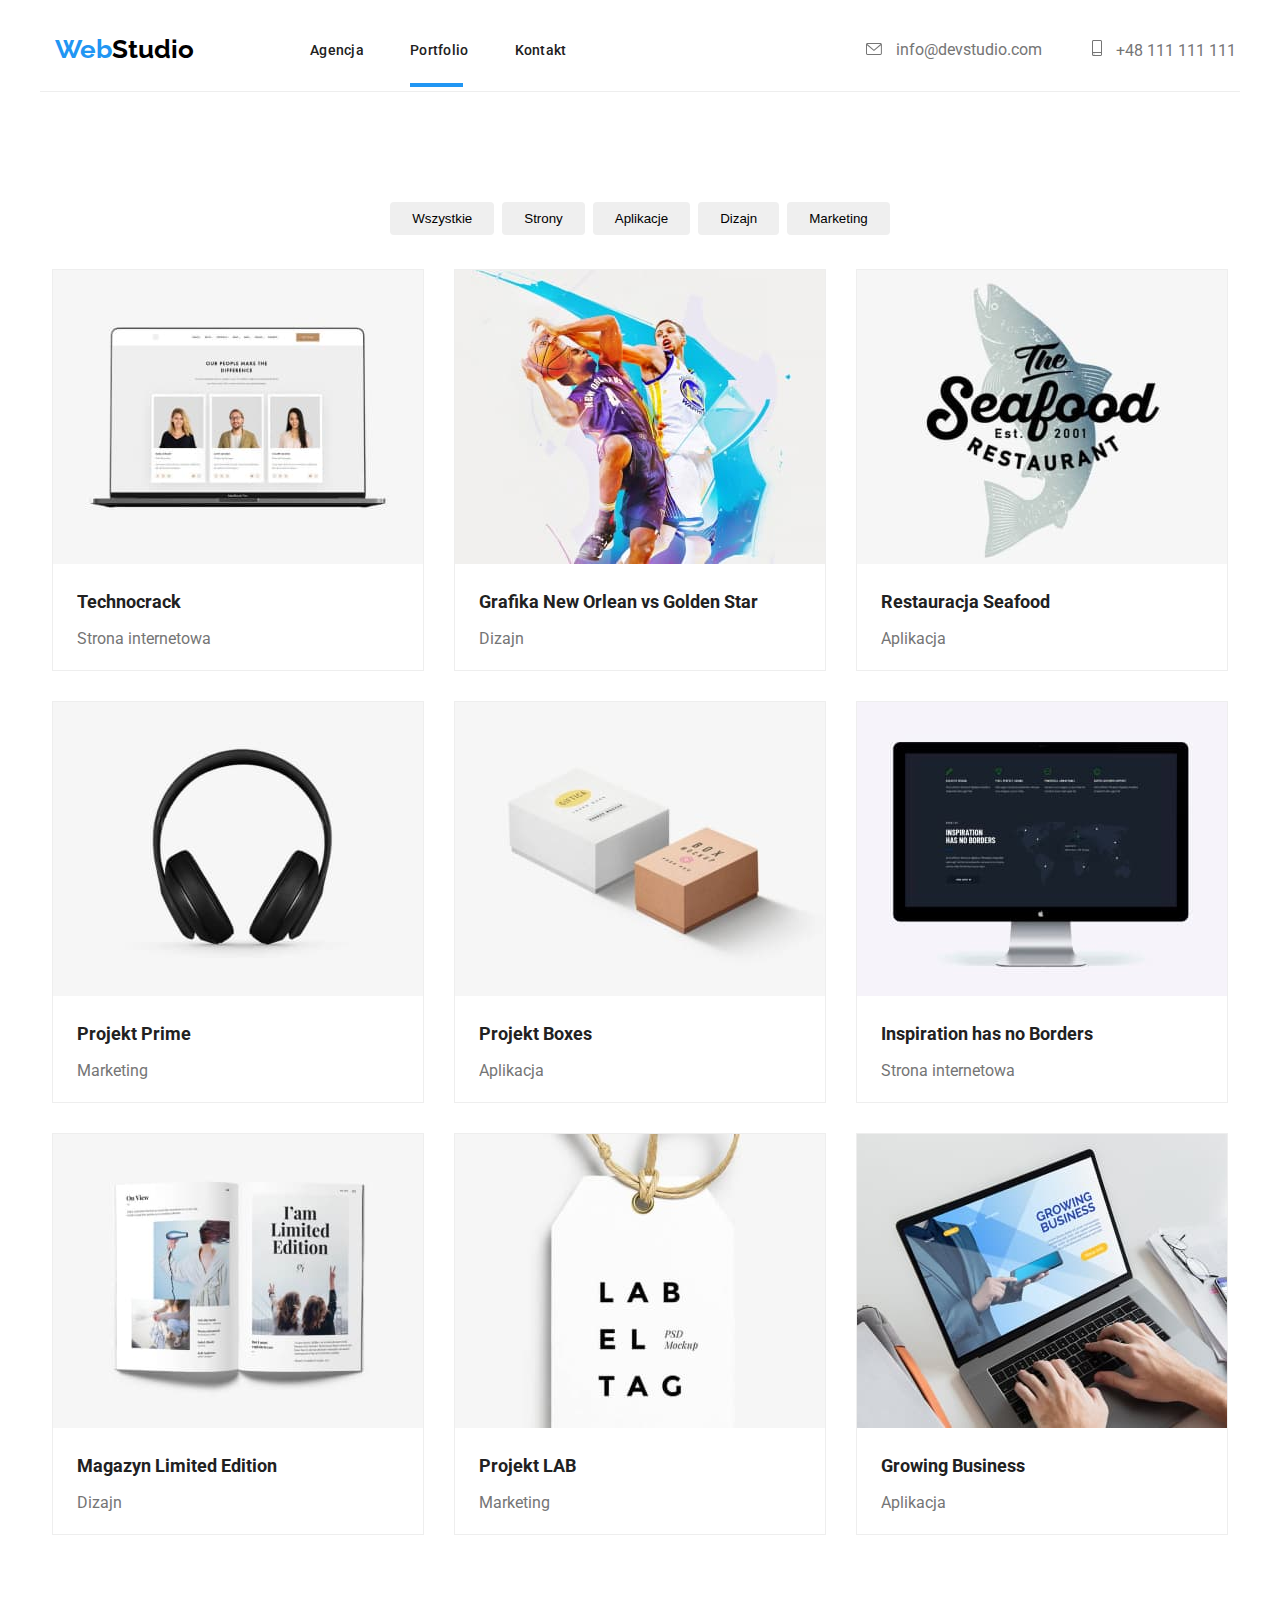
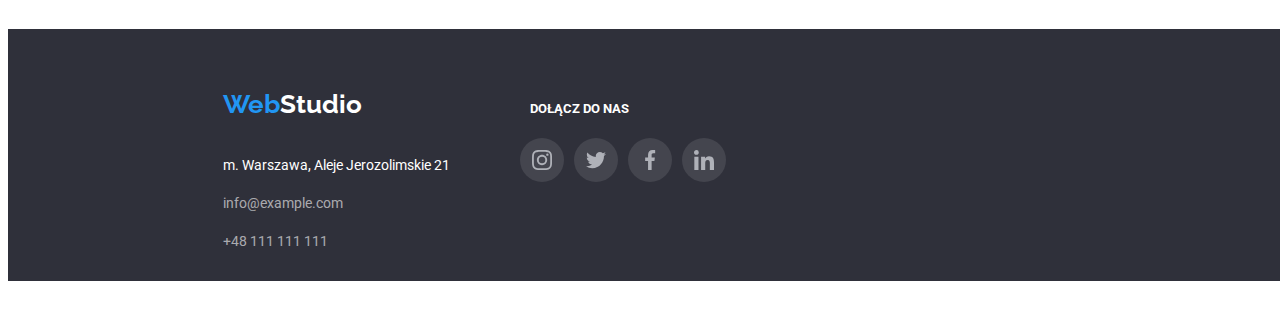
==== portfolio.html @ 855e0351 "update" ====
<!DOCTYPE html>
<html lang="pl">
  <head>
    <meta charset="UTF-8" />
    <meta http-equiv="X-UA-Compatible" content="IE=edge" />
    <meta name="viewport" content="width=device-width, initial-scale=1.0" />
    <title>Portfolio</title>
    <link rel="preconnect" href="https://fonts.googleapis.com" />
    <link rel="preconnect" href="https://fonts.gstatic.com" crossorigin />
    <link
      href="https://fonts.googleapis.com/css2?family=Raleway:wght@700&family=Roboto:wght@400;500;700;900&display=swap"
      rel="stylesheet"
    />
    <link
      rel="stylesheet"
      href="https://cdnjs.cloudflare.com/ajax/libs/modern-normalize/2.0.0/modern-normalize.min.css"
      integrity="sha512-4xo8blKMVCiXpTaLzQSLSw3KFOVPWhm/TRtuPVc4WG6kUgjH6J03IBuG7JZPkcWMxJ5huwaBpOpnwYElP/m6wg=="
      crossorigin="anonymous"
      referrerpolicy="no-referrer"
    />
    <link rel="stylesheet" href="./css/styles.css" />
    <style>
      body {
        font-family: "Roboto", sans-serif;
        color: #212121;
      }
    </style>
  </head>
  <body>
    <header>
      <div class="container">
        <div class="position-header">
          <div class="logo-h">
            <a href="index.html" class="logo"
              ><span class="web">Web</span>Studio</a
            >
          </div>
          <nav class="menu-nav">
            <ul class="nav-li">
              <li><a href="index.html" class="header-link">Agencja</a></li>
              <li>
                <a href="portfolio.html" class="header-link">Portfolio</a>
                <div class="emphasis"></div>
              </li>
              <li><a href="#address" class="header-link">Kontakt</a></li>
            </ul>
          </nav>
          <div class="adress-header">
            <p>
              <a href="mailto:info@devstudio.com" class="contact">
                <svg class="envelope" width="16" height="12">
                  <use href="images/icons.svg#icon-envelope"></use>
                </svg>
                info@devstudio.com</a
              >
            </p>
            <p>
              <a href="tel:+48111111111" class="contact">
                <svg class="smartphone" width="10" height="16">
                  <use href="images/icons.svg#icon-smartphone"></use>
                </svg>
                +48 111 111 111</a
              >
            </p>
          </div>
        </div>
      </div>
    </header>
    <main>
      <div class="container">
        <ul class="button-list">
          <li>
            <button type="button" class="button-port">Wszystkie</button>
          </li>
          <li><button type="button" class="button-port">Strony</button></li>
          <li>
            <button type="button" class="button-port">Aplikacje</button>
          </li>
          <li><button type="button" class="button-port">Dizajn</button></li>
          <li>
            <button type="button" class="button-port">Marketing</button>
          </li>
        </ul>
        <ul class="port-photo-li">
          <li class="li-photo-port">
            <div class="overlay-box">
              <img
                src="images/portfolio.jpg"
                alt="strona internetowa otwarta w przeglądarce na laptopie"
                width="370"
                height="294"
              />
              <div class="overlay">
                <p class="overlay-paragraph">
                  Technocrack jest popularną platformą wykorzystywaną do
                  rozpowszechniania koronawirusa. Firmy wykorzystują tę
                  platformę do celów szpiegowskich i ataków na niezabezpieczone
                  serwery konkurencji
                </p>
              </div>
            </div>
            <figcaption>
              <h4 class="li-tittle">Technocrack</h4>

              <p class="li-p">Strona internetowa</p>
            </figcaption>
          </li>
          <li class="li-photo-port">
            <div class="overlay-box">
              <img
                src="images/portfolio-2.jpg"
                alt="koszykarze podczas gry"
                width="370"
                height="294"
              />
              <div class="overlay">
                <p class="overlay-paragraph">
                  Technocrack jest popularną platformą wykorzystywaną do
                  rozpowszechniania koronawirusa. Firmy wykorzystują tę
                  platformę do celów szpiegowskich i ataków na niezabezpieczone
                  serwery konkurencji
                </p>
              </div>
            </div>
            <figcaption>
              <h4 class="li-tittle">Grafika New Orlean vs Golden Star</h4>
              <p class="li-p">Dizajn</p>
            </figcaption>
          </li>
          <li class="li-photo-port">
            <div class="overlay-box">
              <img
                src="images/portfolio-3.jpg"
                alt="logo restauracji z rybą w tle"
                width="370"
                height="294"
              />
              <div class="overlay">
                <p class="overlay-paragraph">
                  Technocrack jest popularną platformą wykorzystywaną do
                  rozpowszechniania koronawirusa. Firmy wykorzystują tę
                  platformę do celów szpiegowskich i ataków na niezabezpieczone
                  serwery konkurencji
                </p>
              </div>
            </div>
            <figcaption>
              <h4 class="li-tittle">Restauracja Seafood</h4>
              <p class="li-p">Aplikacja</p>
            </figcaption>
          </li>
          <li class="li-photo-port">
            <div class="overlay-box">
              <img
                src="images/portfolio-4.jpg"
                alt="słuchawki nauszne"
                width="370"
                height="294"
              />
              <div class="overlay">
                <p class="overlay-paragraph">
                  Technocrack jest popularną platformą wykorzystywaną do
                  rozpowszechniania koronawirusa. Firmy wykorzystują tę
                  platformę do celów szpiegowskich i ataków na niezabezpieczone
                  serwery konkurencji
                </p>
              </div>
            </div>
            <figcaption>
              <h4 class="li-tittle">Projekt Prime</h4>
              <p class="li-p">Marketing</p>
            </figcaption>
          </li>
          <li class="li-photo-port">
            <div class="overlay-box">
              <img
                src="images/portfolio-5.jpg"
                alt="dwa kartonowe pudełka"
                width="370"
                height="294"
              />
              <div class="overlay">
                <p class="overlay-paragraph">
                  Technocrack jest popularną platformą wykorzystywaną do
                  rozpowszechniania koronawirusa. Firmy wykorzystują tę
                  platformę do celów szpiegowskich i ataków na niezabezpieczone
                  serwery konkurencji
                </p>
              </div>
            </div>
            <figcaption>
              <h4 class="li-tittle">Projekt Boxes</h4>
              <p class="li-p">Aplikacja</p>
            </figcaption>
          </li>
          <li class="li-photo-port">
            <div class="overlay-box">
              <img
                src="images/portfolio-6.jpg"
                alt="otwarta w przeglądarce strona z mapą ziemii wyświetlona na monitorze"
                width="370"
                height="294"
              />
              <div class="overlay">
                <p class="overlay-paragraph">
                  Technocrack jest popularną platformą wykorzystywaną do
                  rozpowszechniania koronawirusa. Firmy wykorzystują tę
                  platformę do celów szpiegowskich i ataków na niezabezpieczone
                  serwery konkurencji
                </p>
              </div>
            </div>
            <figcaption>
              <h4 class="li-tittle">Inspiration has no Borders</h4>
              <p class="li-p">Strona internetowa</p>
            </figcaption>
          </li>
          <li class="li-photo-port">
            <div class="overlay-box">
              <img
                src="images/portfolio-7.jpg"
                alt="otwarta strona gazety- magazynu dla kobiet"
                width="370"
                height="294"
              />
              <div class="overlay">
                <p class="overlay-paragraph">
                  Technocrack jest popularną platformą wykorzystywaną do
                  rozpowszechniania koronawirusa. Firmy wykorzystują tę
                  platformę do celów szpiegowskich i ataków na niezabezpieczone
                  serwery konkurencji
                </p>
              </div>
            </div>
            <figcaption>
              <h4 class="li-tittle">Magazyn Limited Edition</h4>
              <p class="li-p">Dizajn</p>
            </figcaption>
          </li>
          <li class="li-photo-port">
            <div class="overlay-box">
              <img
                src="images/portfolio-8.jpg"
                alt="zawieszka produktu odzieżowego ze złotym sznurkiem "
                width="370"
                height="294"
              />
              <div class="overlay">
                <p class="overlay-paragraph">
                  Technocrack jest popularną platformą wykorzystywaną do
                  rozpowszechniania koronawirusa. Firmy wykorzystują tę
                  platformę do celów szpiegowskich i ataków na niezabezpieczone
                  serwery konkurencji
                </p>
              </div>
            </div>
            <figcaption>
              <h4 class="li-tittle">Projekt LAB</h4>
              <p class="li-p">Marketing</p>
            </figcaption>
          </li>
          <li class="li-photo-port">
            <div class="overlay-box">
              <img
                src="images/portfolio-9.jpg"
                alt="mężczyzna piszący na laptopie"
                width="370"
                height="294"
              />
              <div class="overlay">
                <p class="overlay-paragraph">
                  Technocrack jest popularną platformą wykorzystywaną do
                  rozpowszechniania koronawirusa. Firmy wykorzystują tę
                  platformę do celów szpiegowskich i ataków na niezabezpieczone
                  serwery konkurencji
                </p>
              </div>
            </div>
            <figcaption>
              <h4 class="li-tittle">Growing Business</h4>
              <p class="li-p">Aplikacja</p>
            </figcaption>
          </li>
        </ul>
      </div>
    </main>
    <footer class="end-page">
      <div class="container">
        <div class="footer-main">
          <div>
            <div class="footer-logo">
              <a href="index.html" class="logo"
                ><span class="web">Web</span
                ><span class="footer-studio">Studio</span></a
              >
            </div>
            <address id="address" class="address-font">
              <p class="addres-st">m. Warszawa, Aleje Jerozolimskie 21</p>
              <p>
                <a href="mailto:info@example.com" class="contact-footer">
                  info@example.com</a
                >
              </p>
              <p>
                <a href="tel:+48111111111" class="contact-footer"
                  >+48 111 111 111</a
                >
              </p>
            </address>
          </div>
          <div class="footer-join">
            <h5>Dołącz do nas</h5>
            <ul class="social-footer-li">
              <li class="social-links-footer">
                <a class="social-link-footer-icon">
                  <svg width="20px" height="20px">
                    <use href="./images/icons.svg#icon-instagram-2"></use>
                  </svg>
                </a>
              </li>
              <li class="social-links-footer">
                <a class="social-link-footer-icon">
                  <svg width="20px" height="20px">
                    <use href="./images/icons.svg#icon-twitter-1"></use>
                  </svg>
                </a>
              </li>
              <li class="social-links-footer">
                <a class="social-link-footer-icon">
                  <svg width="20px" height="20px">
                    <use href="./images/icons.svg#icon-facebook-1"></use>
                  </svg>
                </a>
              </li>
              <li class="social-links-footer">
                <a class="social-link-footer-icon">
                  <svg width="20px" height="20px">
                    <use href="./images/icons.svg#icon-linkedin-1"></use>
                  </svg>
                </a>
              </li>
            </ul>
          </div>
        </div>
      </div>
    </footer>
  </body>
</html>
---- css/styles.css ----
.logo {
  font-family: "Raleway";
  font-weight: 700;
  font-size: 26px;
  line-height: 1.19;
  color: #000000;
  text-decoration: none;
}
.web {
  color: #2196f3;
}
.header-link {
  color: #212121;
  text-decoration: none;
  font-family: Roboto;
  font-size: 14px;
  font-weight: 500;
  line-height: 16px;
  letter-spacing: 0.02em;
  text-align: left;
}
.header-link:hover,
.header-link:focus {
  color: #2196f3;
}
.contact {
  color: #757575;
  text-decoration: none;
}
.contact-footer {
  color: rgba(255, 255, 255, 0.6);
  text-decoration: none;
}
.contact:hover,
.contact:focus,
.contact-footer:hover,
.contact-footer:focus {
  color: #2196f3;
}
.button-pos {
  padding: 30px 700px 200px 700px;
}
.button-order {
  cursor: pointer;
  background-color: #2196f3;
  -webkit-text-fill-color: #ffffff;
  width: 200px;
  height: 50px;
  border-radius: 4px;
  text-align: center;
}
.heading {
  background-image: linear-gradient(
      rgba(47, 48, 58, 0.4),
      rgba(47, 48, 58, 0.4)
    ),
    url(../images/background.jpg);
  background-position: center;
  background-color: #2f303a;
  height: 600px;
  margin: 0 auto;
  max-width: 1600px;
  padding: 200px 0;
}
.heading-title {
  font-weight: 900;
  font-size: 44px;
  line-height: 1.36;
  letter-spacing: 0.06em;
  text-transform: uppercase;
  color: #ffffff;

  max-width: 696px;
  text-align: center;
  margin: 0 auto;
  flex-wrap: wrap;
}

.li-paragraph {
  color: #757575;
  font-size: 14px;
  line-height: 1.7;

  width: 270px;
  left: 215px;
  top: 800px;
}

.address-font {
  font-style: normal;
  padding: 0px 0 60px 15px;
  font-size: 14px;
  line-height: 1.7;
}
.addres-st {
  color: #ffffff;
}
.heading-2 {
  font-weight: 700;
  font-size: 36px;
  line-height: 1.2;
  text-align: center;
  margin-block-end: 0;
  margin-block-start: 0;
}
.heading-3 {
  font-weight: 700;
  font-size: 36px;
  line-height: 1.2;
  text-align: center;
  margin-block-end: 0;
  padding-top: 94px;
}
.team-name {
  font-weight: 500;
  font-size: 16px;
  line-height: 1.18;
  display: flex;
  justify-content: center;
}
.team-spec {
  color: #757575;
  font-size: 16px;
  line-height: 1.18;
  display: flex;
  justify-content: center;
}
.team-body {
  background: #f5f4fa;
  white-space: normal;
  margin-top: 94px;
  width: 1600px;
  margin: auto;
}
.end-page {
  background: #2f303a;
  width: 1600px;
  height: 252px;
  display: flex;
  margin: auto;
}
.footer-logo {
  font-family: "Raleway";
  font-weight: 700;
  font-size: 26px;
  line-height: 1.19;
  color: #000000;
  text-decoration: none;
  padding: 60px 0 20px 15px;
}
.footer-studio {
  color: #ffffff;
}
.button {
  font-weight: 500;
  width: 93px;
  height: 2.44;
  background: #f5f4fa;
}
.button:focus,
.button:hover {
  font-weight: 500;
  cursor: pointer;
  background-color: #2196f3;
  -webkit-text-fill-color: #ffffff;
}
.li-tittle {
  font-weight: 700;
  font-size: 18px;
  line-height: 2;
  margin-top: 20px;
  margin-bottom: 4px;
  margin-left: 24px;
}
.li-p {
  font-size: 16px;
  line-height: 1.87;
  color: #757575;
  margin-block-start: 0;
  margin-block-end: 1em;
  margin-left: 24px;
}

.team-list {
  width: 270px;
  height: 428px;
  background: #ffffff;
  box-shadow: 0px 1px 3px rgba(0, 0, 0, 0.12), 0px 1px 1px rgba(0, 0, 0, 0.14),
    0px 2px 1px rgba(0, 0, 0, 0.2);
}
/* homework 3 */

.nav-li {
  list-style-type: none;
  display: flex;
  flex-direction: row;
  justify-content: space-around;
  gap: 46px;
  padding: 32px 0 32px 93px;
  margin-block-start: 0;
  margin-block-end: 0;
  margin-inline-start: 23px;
}
.container {
  width: 1200px;
  margin: 0 auto;
}
.main-list {
  display: flex;
  list-style-type: none;
  justify-content: space-around;
  padding-inline-start: 0;
  margin-top: 94px;
  margin-block-end: 0;
}
.main-list > .li {
  height: 101px;
  max-width: 270px;
  left: 515px;
  top: 774px;
}
.classes {
  margin: 94px 15px 94px 15px;
}
.classes-li {
  display: flex;
  justify-content: center;
  padding-inline-start: 0px;
  gap: 30px;
  margin-top: 50px;
}
.classes > ul > li {
  list-style-type: none;
}
.team-photo {
  list-style-type: none;
  display: inline-flex;
  margin: 0 auto;
  gap: 30px;
  column-gap: 30px;
  padding: 50px 215px 94px 215px;
}

/* header */
.logo-h {
  display: flex;
  align-items: center;
  margin-left: 15px;
}
.position-header {
  display: flex;
  flex-direction: row;
  border-bottom: 1px solid #eeeeee;
}
.menu-nav {
  display: block;
}
.adress-header {
  display: flex;
  justify-content: flex-end;
  gap: 50px;
  padding-left: 300px;
  align-items: center;
}

/* portfolio */

.button-list {
  list-style-type: none;
  display: flex;
  flex-wrap: wrap;
  gap: 8px;
  justify-content: center;
  padding-inline-start: 0;
  padding-block-start: 94px;
}
.button-port {
  border: none;
  font-weight: 500;
  line-height: 1.6;
  padding: 6px 22px 6px 22px;
  border-radius: 4px;
}
.button-port:hover,
.button-port:focus {
  font-weight: 500;
  cursor: pointer;
  background-color: #2196f3;
  -webkit-text-fill-color: #ffffff;
  border-style: none;
  box-shadow: 0px 2px 2px 0px #0000001f;
  box-shadow: 0px 1px 2px 0px #00000014;
  box-shadow: 0px 3px 1px 0px #0000001a;
}
.port-photo-li {
  display: flex;
  flex-wrap: wrap;
  gap: 30px;
  list-style-type: none;
  padding: 0;
  justify-content: center;
  margin-bottom: 94px;
  margin-top: 34px;
}
.li-photo-port {
  width: 370px;
  flex-direction: column;
  margin: 0;
  border: 1px solid #eeeeee;
}

.li-photo-port:focus,
.li-photo-port:hover {
  cursor: pointer;
  border-radius: 6px;
}
/*icons*/
.envelope {
  fill: currentColor;
  margin-right: 10px;
}
.smartphone {
  fill: currentColor;
  margin-right: 10px;
}
.main-icons {
  background: #f5f4fa;
  border-radius: 4px;
  width: 270px;
  height: 120px;
  display: flex;
  justify-content: center;
  align-items: center;
  margin-bottom: 30px;
}
.social-links-team {
  list-style-type: none;
  display: flex;
  justify-content: space-between;
  padding: 0;
  margin: 16px 32px 18px 32px;
  padding-inline-start: 0;
}
.social-links-li {
  max-width: 44px;
  height: 44px;
}
.social-links-li:hover,
.social-links-li:focus {
  cursor: pointer;
  border-color: #2196f3;
  border-width: 44px;
  border-radius: 50%;
  background-color: #2196f3;
}
.heading-3 {
  font-weight: 700;
  font-size: 36px;
  line-height: 1.2;
  text-align: center;
  margin-block-end: 0;
  margin-block-start: 0;
  margin-bottom: 50px;
}
.client-li {
  list-style-type: none;
  display: flex;
  justify-content: space-between;
  align-items: center;
  margin-block-end: 0;
  margin-bottom: 94px;
}
.client-icon {
  width: 172px;
  height: 92px;
}
.client-border {
  width: 170px;
  height: 92px;
  border: 1px solid #afb1b8;
  border-radius: 4px;
  fill: currentColor;
  display: flex;
  justify-content: center;
  align-items: center;
}
.icons-client {
  color: #afb1b8;
  height: 60px;
  width: 106px;
}
.client-border:hover,
.client-border:focus {
  cursor: pointer;
  fill: #2196f3;
  border-color: #2196f3;
}
.social-link {
  fill: #afb1b8;
  width: 44px;
  height: 44px;
  display: flex;
  justify-content: center;
  align-items: center;
}
.footer-join {
  list-style-type: none;
  width: 206px;
  height: 80px;
  margin-top: 72px;
  margin-left: 0;
}
.footer-main {
  display: flex;
}
.social-links-footer {
  max-width: 44px;
  height: 44px;
  border-color: rgba(255, 255, 255, 0.1);
  border-width: 44px;
  border-radius: 50%;
  margin-block-start: 0;
}
.social-links-footer:hover,
.social-links-footer:focus {
  cursor: pointer;
  border-color: #2196f3;
  border-width: 44px;
  border-radius: 50%;
  background-color: #2196f3;
  fill: #ffffff;
}

.social-link:hover,
.social-link:focus {
  cursor: pointer;
  fill: #ffffff;
  border-width: 44px;
  border-radius: 50%;
  background-color: #2196f3;
}

h5 {
  text-transform: uppercase;
  color: #ffffff;
  padding-left: 80px;
  margin-block-start: 0;
}
.social-footer-li {
  list-style-type: none;
  display: flex;
  justify-content: space-between;
  padding: 0;
  padding-inline-start: 0;
  padding-left: 70px;
  gap: 10px;
}
.social-link-footer-icon {
  fill: #afb1b8;
  width: 44px;
  height: 44px;
  display: flex;
  justify-content: center;
  align-items: center;
  background-color: rgba(255, 255, 255, 0.1);
  border-radius: 50%;
}
.social-link-footer-icon:hover,
.social-link-footer-icon:focus {
  filter: brightness(0) invert(1);
}
/* portfolio hw4 */

.li-photo-port:hover,
.li-photo-port:focus {
  box-shadow: 0px 1px 1px rgba(0, 0, 0, 0.12), 0px 4px 4px rgba(0, 0, 0, 0.06),
    1px 4px 6px rgba(0, 0, 0, 0.16);
}

/* homework 5 */
.is-hidden {
  opacity: 0;
  visibility: hidden;
  pointer-events: none;
  background-color: rgba(0, 0, 0, 0.3);
}
.modal {
  display: flex;
  position: fixed;
  top: 0;
  right: 0;
  bottom: 0;
  left: 0;
  background-color: rgba(0, 0, 0, 0.3);
}
.modal-window {
  width: 528px;
  height: 581px;
  display: flex;
  justify-content: end;
  position: absolute;
  top: 221px;
  right: 536px;
  left: 536px;
  background-color: #fff;
  border: 1px solid #ddd;
  border-radius: 4px;
  z-index: index 2;
  margin: auto;
}
.modal-close-button {
  width: 30px;
  height: 30px;
  border: 1px solid rgba(0, 0, 0, 0.1);
  background: #ffffff;
  cursor: pointer;
  border-radius: 50%;
}
.classes-description {
  width: 370px;
  height: 70px;
  background-color: rgba(47, 48, 58, 0.8);
  position: absolute;
  bottom: 4px;
}
.classes-img {
  position: relative;
}
.classes-description > p {
  color: #ffffff;
  font-weight: 700;
  font-size: 14px;
  letter-spacing: 0.03em;
  text-transform: uppercase;
  margin-top: 27px;
  display: flex;
  justify-content: center;
}
.emphasis {
  position: relative;
  top: 15px;
  border-radius: 2px;
  background-color: #2196f3;
}
.emphasis::after {
  content: "";
  position: absolute;
  left: 0;
  top: 9px;
  display: block;
  width: 53px;
  height: 4px;
  background-color: #2196f3;
}

/* portfolio HW5 */

.overlay {
  background-color: rgba(33, 150, 243, 0.9);
  display: flex;
  transform: translatey(100%);
  transition: transform 250ms ease-in-out;
  margin-top: 0;
  position: absolute;
  top: 0;
  left: 0;
}
.overlay > p {
  font-size: 18px;
  line-height: 1.55;
  color: #ffffff;
  vertical-align: Top;
  padding: 49px 45px 49px 24px;
  display: flex;
  position: relative;
}
.overlay-box {
  position: relative;
  overflow: hidden;
  width: 370px;
  height: 294px;
  margin: 0 auto;
  display: flex;
}
.overlay-box:hover .overlay {
  transform: translateY(0);
}
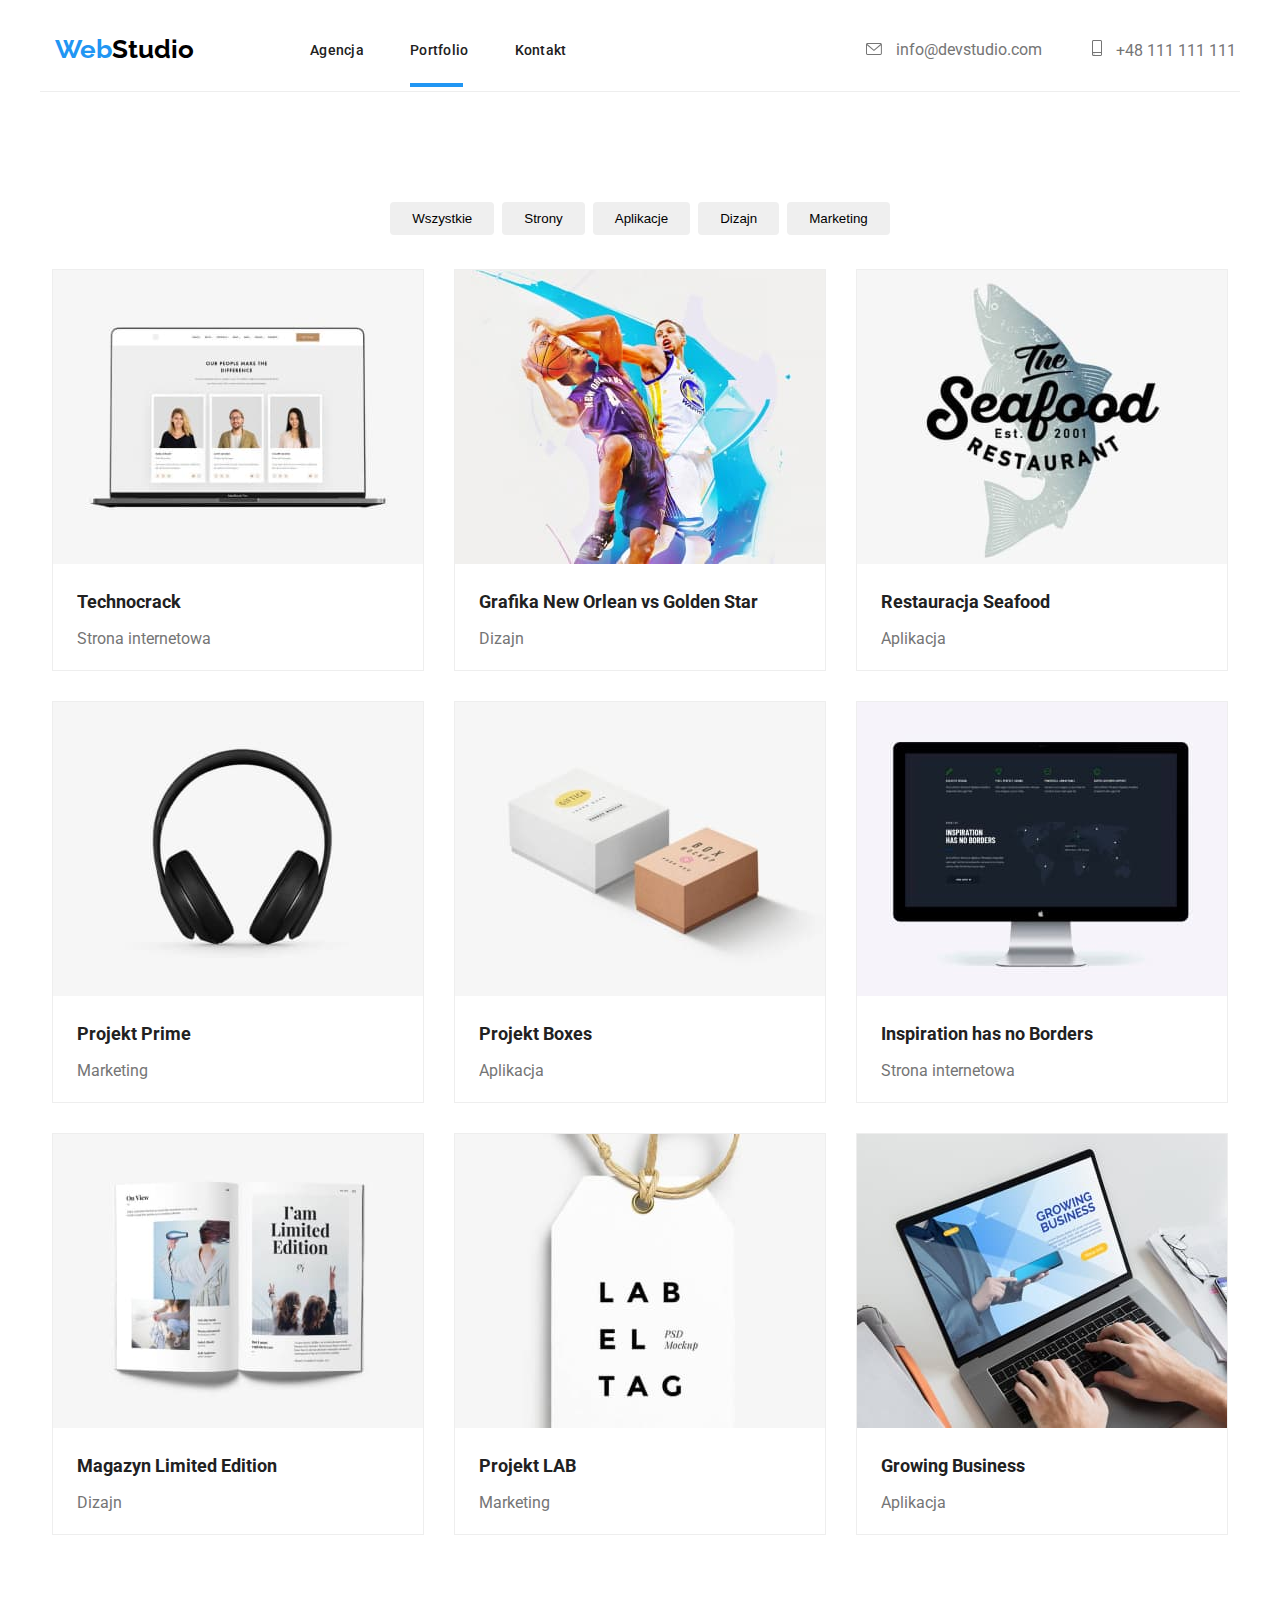
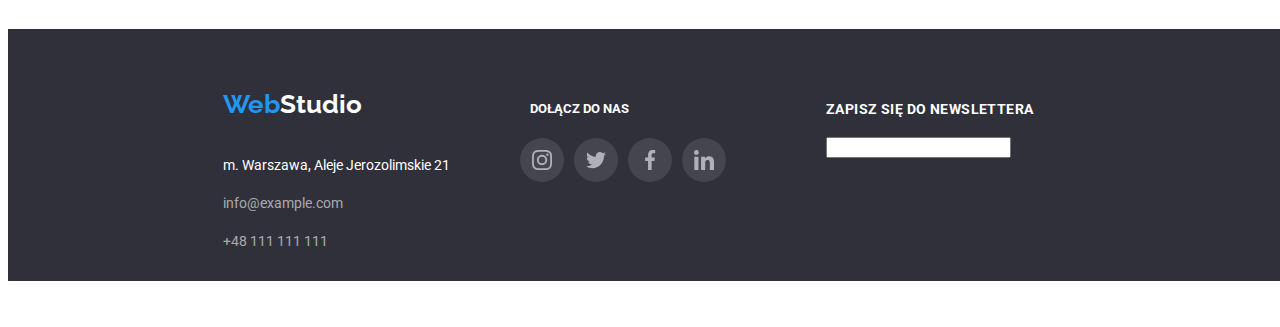
==== commit 46a04e9a: "update" ====
--- a/portfolio.html
+++ b/portfolio.html
@@ -341,6 +341,12 @@
               </li>
             </ul>
           </div>
+          <div class="newsletter-mail">
+            <form name="newsletter">
+              <label class="newsletter-label"> Zapisz się do newslettera</label>
+              <input />
+            </form>
+          </div>
         </div>
       </div>
     </footer>
--- a/css/styles.css
+++ b/css/styles.css
@@ -585,3 +585,17 @@
 .overlay-box:hover .overlay {
   transform: translateY(0);
 }
+/* HW6 */
+.newsletter-mail {
+  margin-left: 170px;
+  margin-top: 72px;
+}
+.newsletter-label {
+  display: block;
+  margin-bottom: 20px;
+  font-weight: 700;
+  font-size: 14px;
+  letter-spacing: 0.03em;
+  text-transform: uppercase;
+  color: #ffffff;
+}
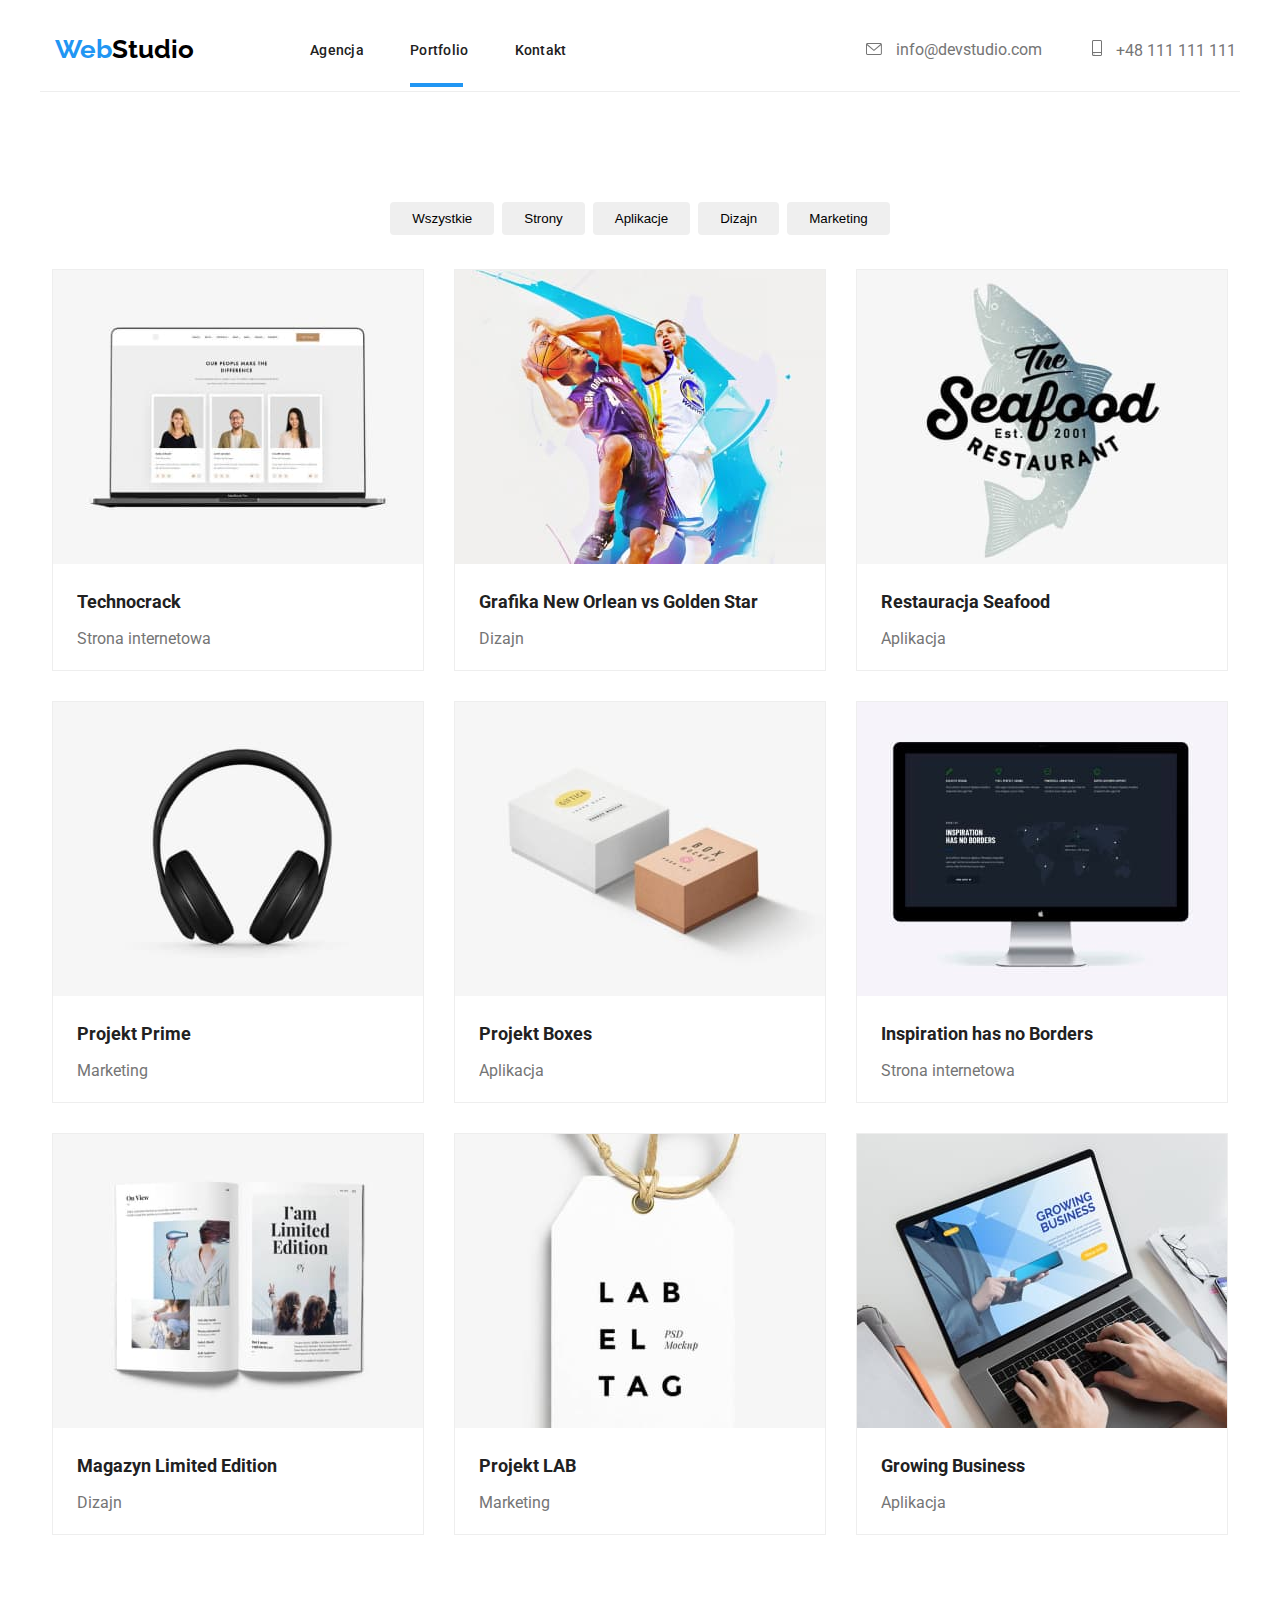
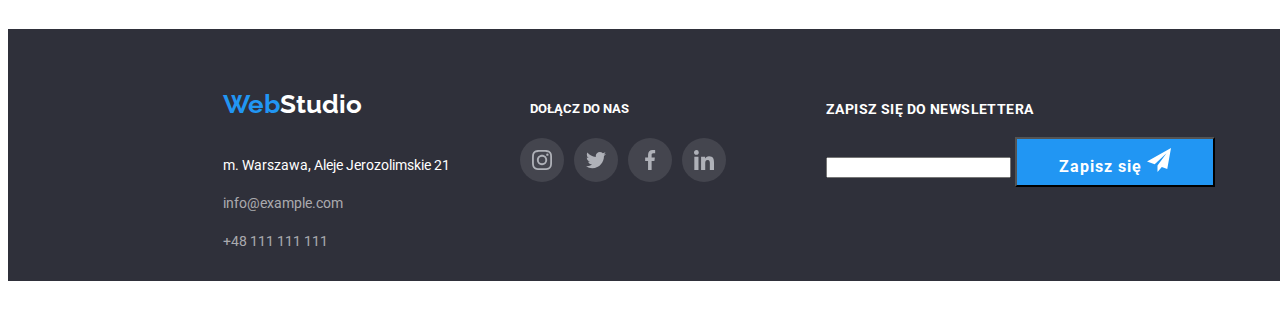
==== commit 9095a982: "update" ====
--- a/portfolio.html
+++ b/portfolio.html
@@ -345,6 +345,12 @@
             <form name="newsletter">
               <label class="newsletter-label"> Zapisz się do newslettera</label>
               <input />
+              <button type="submit" class="newsletter-button">
+                Zapisz się
+                <svg class="newsletter-icon" width="24px" height="24px">
+                  <use href="./images/icons.svg#icon-icon-send"></use>
+                </svg>
+              </button>
             </form>
           </div>
         </div>
--- a/css/styles.css
+++ b/css/styles.css
@@ -599,3 +599,19 @@
   text-transform: uppercase;
   color: #ffffff;
 }
+.newsletter-button {
+  width: 200px;
+  height: 50px;
+  background-color: #2196f3;
+  color: #ffffff;
+  align-items: center;
+  text-align: center;
+  font-family: "Roboto";
+  font-style: normal;
+  font-weight: 700;
+  font-size: 16px;
+  letter-spacing: 0.06em;
+}
+.newsletter-icon {
+  fill: #fff;
+}
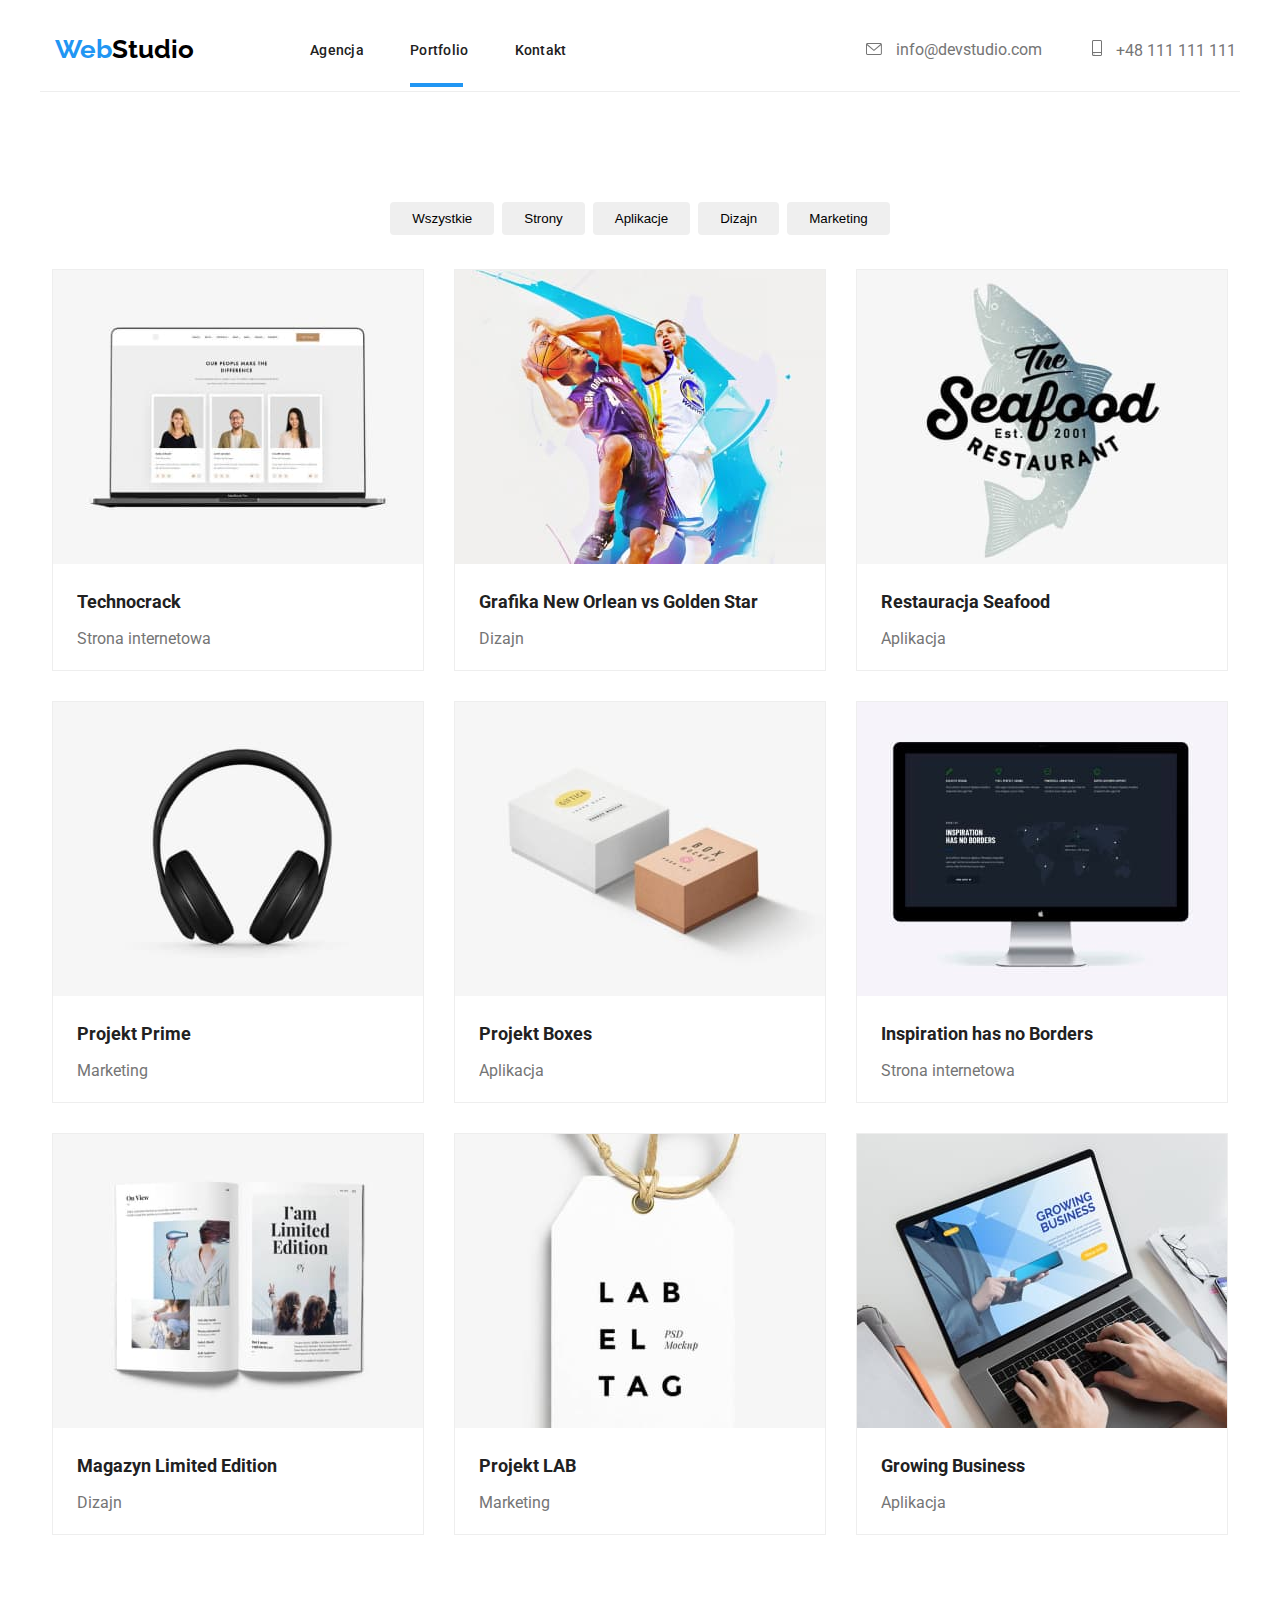
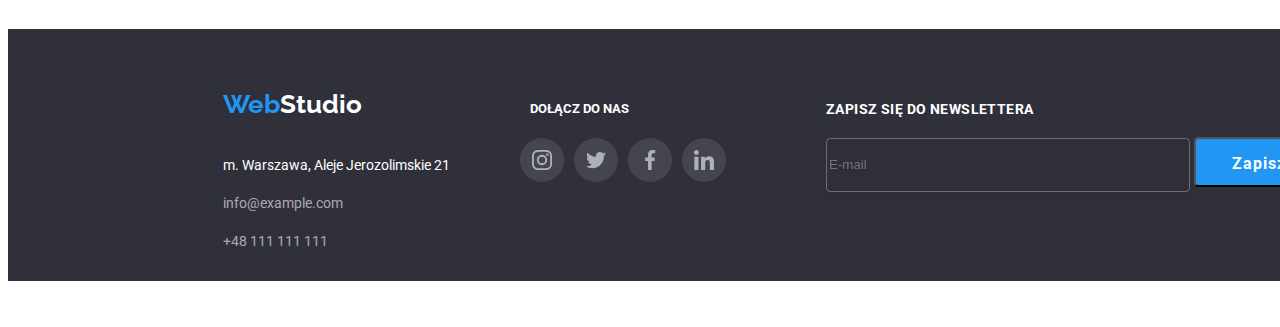
==== commit 90f2e4a0: "update" ====
--- a/portfolio.html
+++ b/portfolio.html
@@ -344,7 +344,11 @@
           <div class="newsletter-mail">
             <form name="newsletter">
               <label class="newsletter-label"> Zapisz się do newslettera</label>
-              <input />
+              <input
+                class="newsletter-input"
+                placeholder="E-mail"
+                type="email"
+              />
               <button type="submit" class="newsletter-button">
                 Zapisz się
                 <svg class="newsletter-icon" width="24px" height="24px">
--- a/css/styles.css
+++ b/css/styles.css
@@ -592,6 +592,7 @@
 }
 .newsletter-label {
   display: block;
+  font-family: Roboto;
   margin-bottom: 20px;
   font-weight: 700;
   font-size: 14px;
@@ -610,8 +611,21 @@
   font-style: normal;
   font-weight: 700;
   font-size: 16px;
+  line-height: 30px;
   letter-spacing: 0.06em;
+  border-radius: 4px;
 }
 .newsletter-icon {
   fill: #fff;
-}
+  margin-left: 12px;
+}
+.newsletter-input {
+  width: 358px;
+  height: 50px;
+  border: 1px solid #2196f3;
+  border-color: rgba(255, 255, 255, 0.3);
+  background-color: transparent;
+  border-radius: 4px;
+  color: #fff;
+  filter: drop-shadow(0px 4px 4px rgba(0, 0, 0, 0.15));
+}
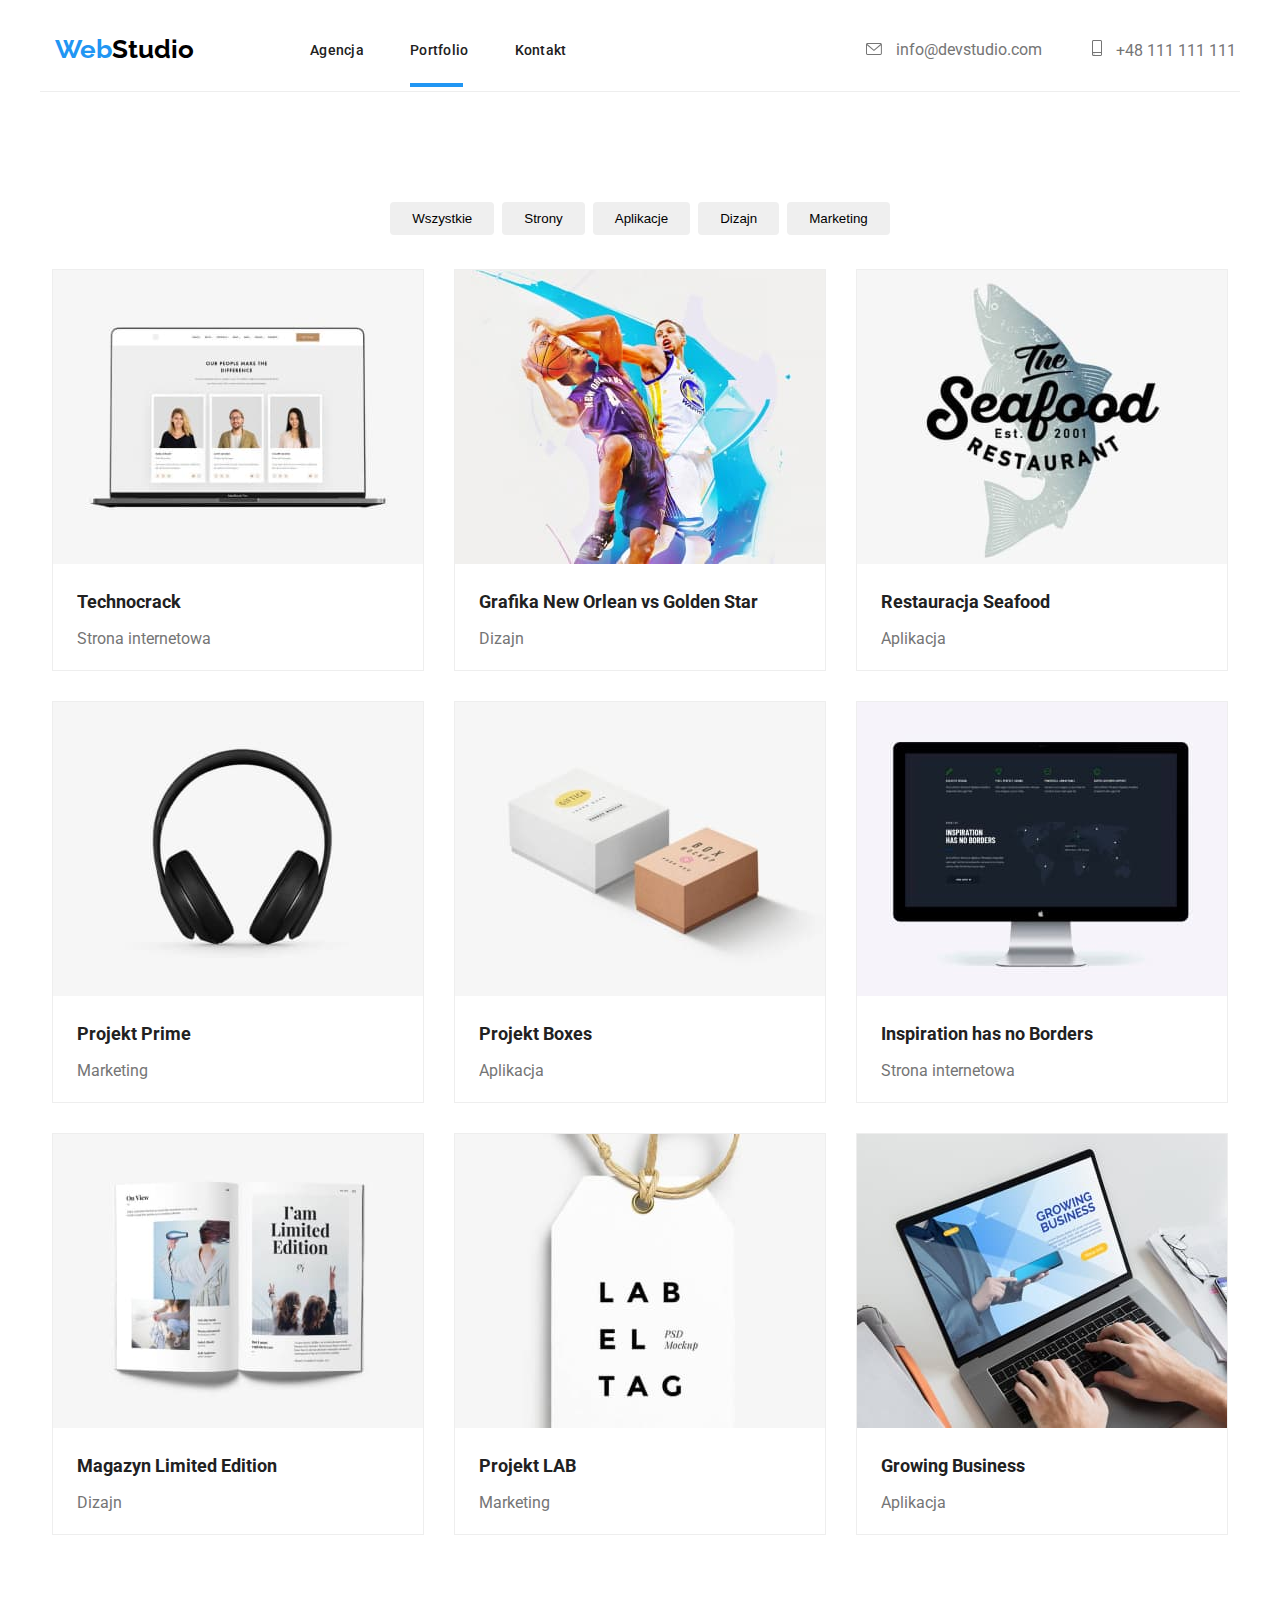
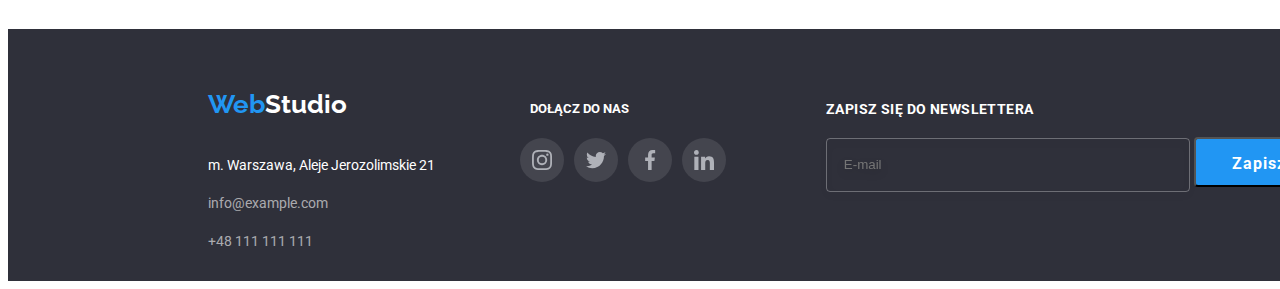
==== commit 26a539fd: "update" ====
--- a/portfolio.html
+++ b/portfolio.html
@@ -346,7 +346,7 @@
               <label class="newsletter-label"> Zapisz się do newslettera</label>
               <input
                 class="newsletter-input"
-                placeholder="E-mail"
+                placeholder="    E-mail"
                 type="email"
               />
               <button type="submit" class="newsletter-button">
--- a/css/styles.css
+++ b/css/styles.css
@@ -22,6 +22,7 @@
 .header-link:hover,
 .header-link:focus {
   color: #2196f3;
+  transition: 250ms cubic-bezier(0.4, 0, 0.2, 1);
 }
 .contact {
   color: #757575;
@@ -36,6 +37,7 @@
 .contact-footer:hover,
 .contact-footer:focus {
   color: #2196f3;
+  transition: 250ms cubic-bezier(0.4, 0, 0.2, 1);
 }
 .button-pos {
   padding: 30px 700px 200px 700px;
@@ -88,7 +90,7 @@
 
 .address-font {
   font-style: normal;
-  padding: 0px 0 60px 15px;
+  padding-right: 15px;
   font-size: 14px;
   line-height: 1.7;
 }
@@ -146,7 +148,7 @@
   line-height: 1.19;
   color: #000000;
   text-decoration: none;
-  padding: 60px 0 20px 15px;
+  padding: 60px 0 20px 0;
 }
 .footer-studio {
   color: #ffffff;
@@ -163,6 +165,7 @@
   cursor: pointer;
   background-color: #2196f3;
   -webkit-text-fill-color: #ffffff;
+  transition: 250ms cubic-bezier(0.4, 0, 0.2, 1);
 }
 .li-tittle {
   font-weight: 700;
@@ -291,6 +294,7 @@
   box-shadow: 0px 2px 2px 0px #0000001f;
   box-shadow: 0px 1px 2px 0px #00000014;
   box-shadow: 0px 3px 1px 0px #0000001a;
+  transition: 250ms cubic-bezier(0.4, 0, 0.2, 1);
 }
 .port-photo-li {
   display: flex;
@@ -313,6 +317,7 @@
 .li-photo-port:hover {
   cursor: pointer;
   border-radius: 6px;
+  transition: 250ms cubic-bezier(0.4, 0, 0.2, 1);
 }
 /*icons*/
 .envelope {
@@ -352,6 +357,7 @@
   border-width: 44px;
   border-radius: 50%;
   background-color: #2196f3;
+  transition: 250ms cubic-bezier(0.4, 0, 0.2, 1);
 }
 .heading-3 {
   font-weight: 700;
@@ -394,6 +400,7 @@
   cursor: pointer;
   fill: #2196f3;
   border-color: #2196f3;
+  transition: 250ms cubic-bezier(0.4, 0, 0.2, 1);
 }
 .social-link {
   fill: #afb1b8;
@@ -412,6 +419,7 @@
 }
 .footer-main {
   display: flex;
+  max-height: 252px;
 }
 .social-links-footer {
   max-width: 44px;
@@ -429,6 +437,7 @@
   border-radius: 50%;
   background-color: #2196f3;
   fill: #ffffff;
+  transition: 250ms cubic-bezier(0.4, 0, 0.2, 1);
 }
 
 .social-link:hover,
@@ -515,6 +524,9 @@
   background: #ffffff;
   cursor: pointer;
   border-radius: 50%;
+  position: relative;
+  top: 8px;
+  left: 93%;
 }
 .classes-description {
   width: 370px;
@@ -629,3 +641,156 @@
   color: #fff;
   filter: drop-shadow(0px 4px 4px rgba(0, 0, 0, 0.15));
 }
+/* modal*/
+.modal-close {
+  position: absolute;
+  top: 5px;
+  right: 5px;
+}
+
+.modal-form {
+  width: 528px;
+  height: 582px;
+}
+.modal-heading {
+  font-family: Roboto;
+  font-size: 20px;
+  line-height: 100%;
+  color: #212121;
+  margin-top: 40px;
+  text-align: center;
+  margin-left: -20px;
+}
+.text-label {
+  font-family: Roboto;
+  font-style: Regular;
+  font-size: 12px;
+  line-height: 14px;
+  line-height: 100%;
+  align: Left;
+  vertical-align: Top;
+  letter-spacing: 1%;
+  fill: Solid;
+  color: #757575;
+}
+.label-div {
+  width: 448px;
+  height: 40px;
+  border: 1px solid rgba(33, 33, 33, 0.2);
+  border-radius: 4px;
+  margin-bottom: 10px;
+  display: flex;
+  align-items: center;
+}
+.icon-modal {
+  width: 50%;
+  height: 50%;
+  margin: 14px 0 14px 15px;
+  max-width: fit-content;
+}
+.input-modal {
+  width: 366px;
+  height: 20px;
+  margin-left: 12px;
+  border-color: transparent;
+  outline: none;
+}
+.textarea-div {
+  width: 448px;
+  height: 120px;
+  border-radius: 4px;
+}
+.modal-textarea {
+  margin: 10px auto 10px 0;
+  width: 448px;
+  border: 1px solid rgba(33, 33, 33, 0.2);
+  border-radius: 4px;
+  resize: none;
+  outline: none;
+}
+.modal-textarea::placeholder {
+  color: rgba(117, 117, 117, 0.5);
+}
+.label {
+  border-color: #2196f3;
+}
+.modal-checkbox {
+  position: relative;
+  top: 20px;
+  width: 16px;
+  height: 15px;
+  -moz-appearance: none;
+  -webkit-appearance: none;
+  appearance: none;
+}
+.checkbox-vector-none {
+  position: relative;
+  left: 14px;
+  top: 20px;
+}
+.checkbox-vector-yes {
+  fill: #fff;
+  background-color: #2196f3;
+  width: 16px;
+  height: 17px;
+  border-radius: 4px;
+  position: relative;
+  left: 14px;
+  top: 0;
+  bottom: 19px;
+  visibility: hidden;
+}
+.modal-checkbox:checked ~ .checkbox-vector-yes {
+  visibility: visible;
+}
+.modal-checkbox:checked + .checkbox-vector-none {
+  visibility: hidden;
+}
+
+.label:focus-within .label-div,
+.label:focus-within .modal-textarea:focus,
+.modal-textarea:focus-visible {
+  border-color: #2196f3;
+  transition: 250ms cubic-bezier(0.4, 0, 0.2, 1);
+}
+.label:focus-within .icon-modal {
+  fill: #2196f3;
+}
+
+.modal-declaration {
+  position: relative;
+  left: 39px;
+  top: -20px;
+  font-family: "Roboto";
+  font-style: normal;
+  font-weight: 400;
+  font-size: 14px;
+  line-height: 24px;
+  letter-spacing: 0.03em;
+  color: #757575;
+}
+.declaration-link,
+.declaration-link:hover,
+.declaration-link:focus,
+.declaration-link:visited {
+  color: #2196f3;
+}
+
+.modal-send-button {
+  font-family: "Roboto";
+  font-style: normal;
+  font-weight: 700;
+  font-size: 16px;
+  line-height: 30px;
+  letter-spacing: 0.06em;
+  color: #ffffff;
+  background-color: #2196f3;
+  width: 200px;
+  height: 50px;
+  border: none;
+  border-radius: 4px;
+  margin-left: 124px;
+  top: 10px;
+  position: relative;
+  bottom: 20px;
+}
